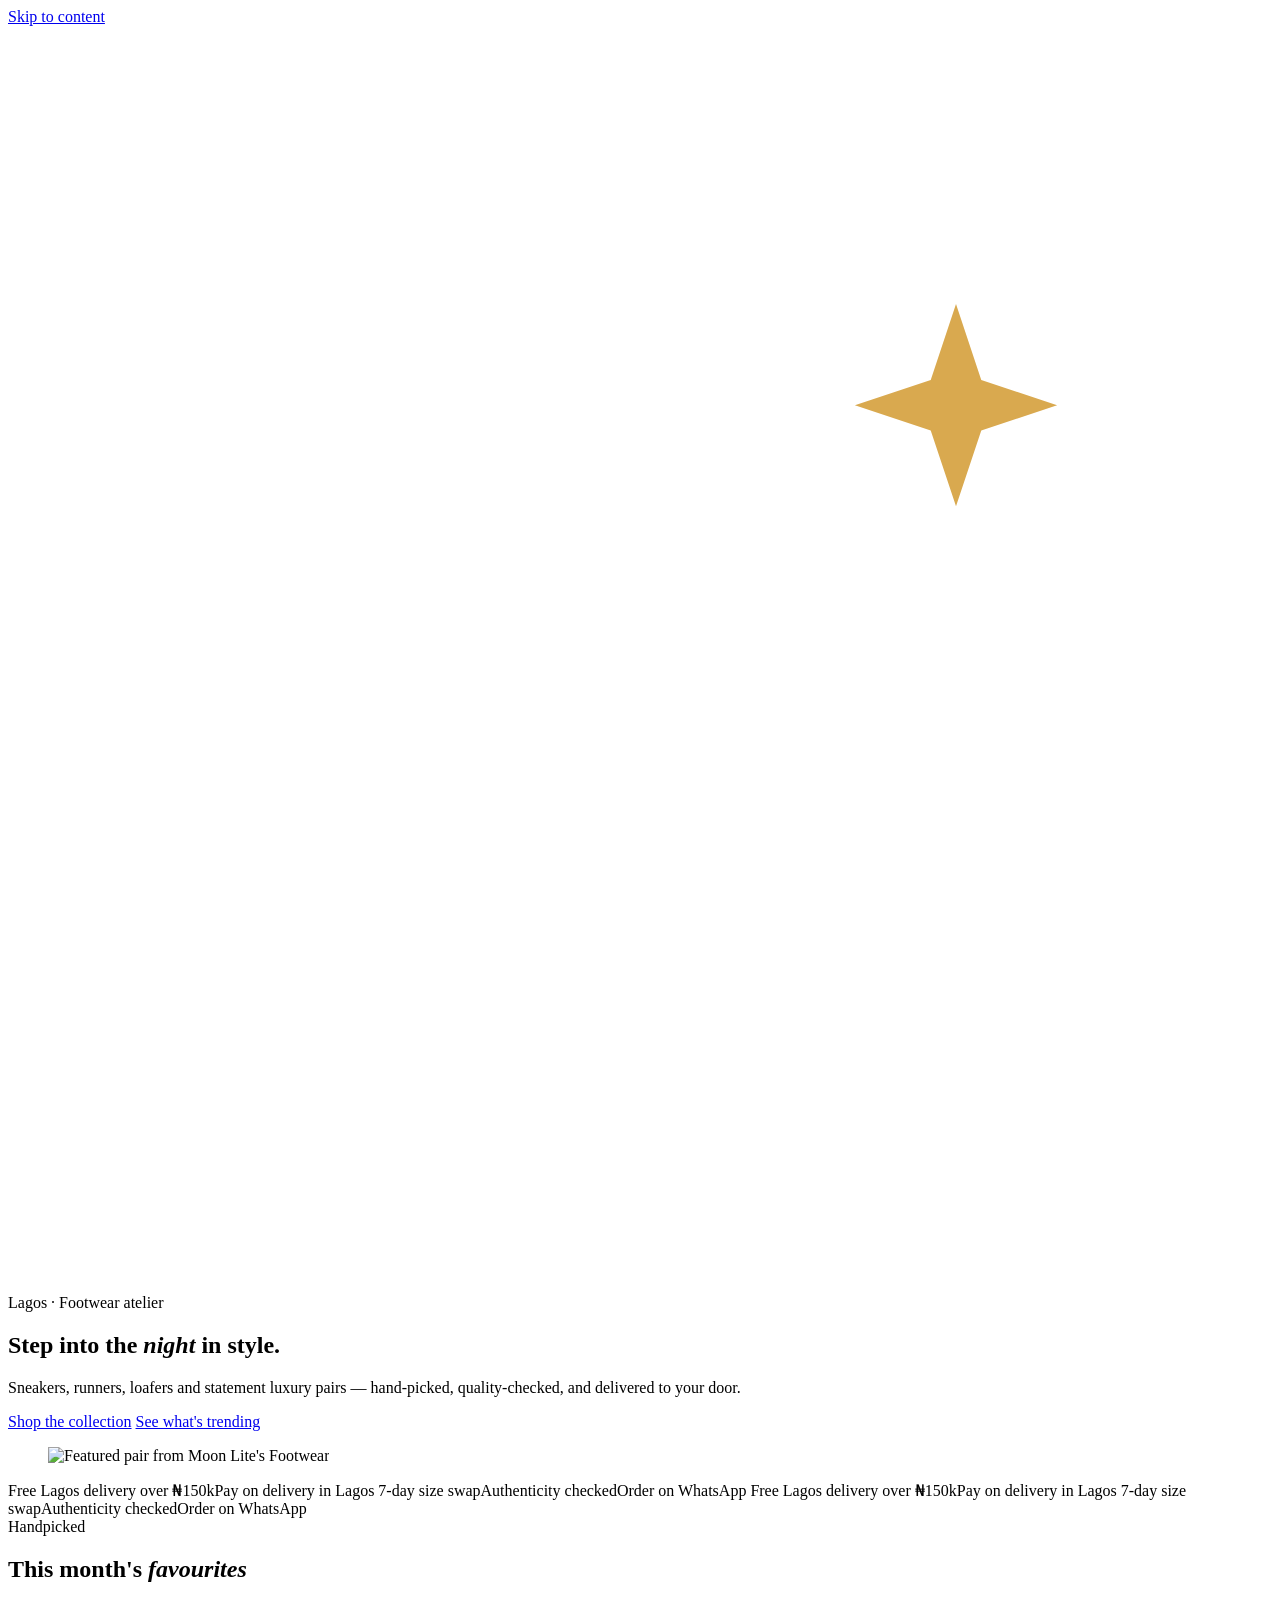
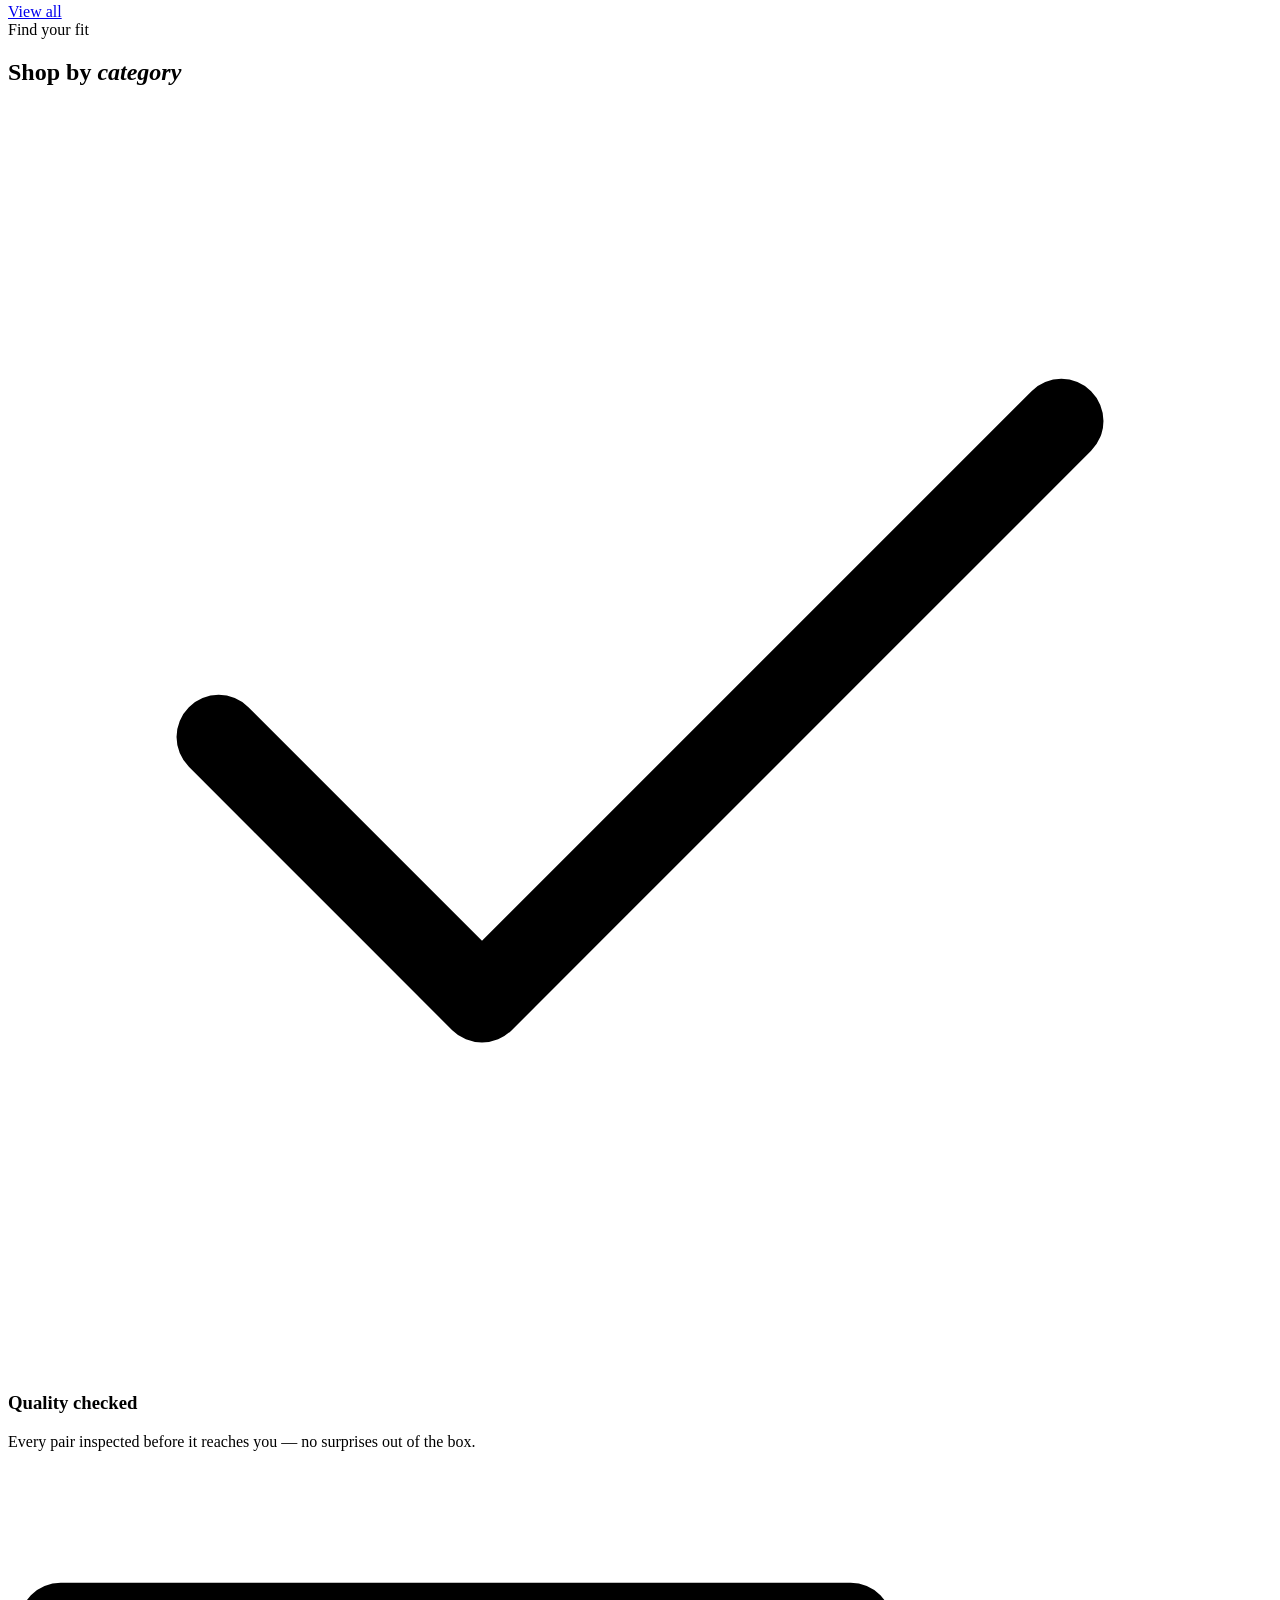
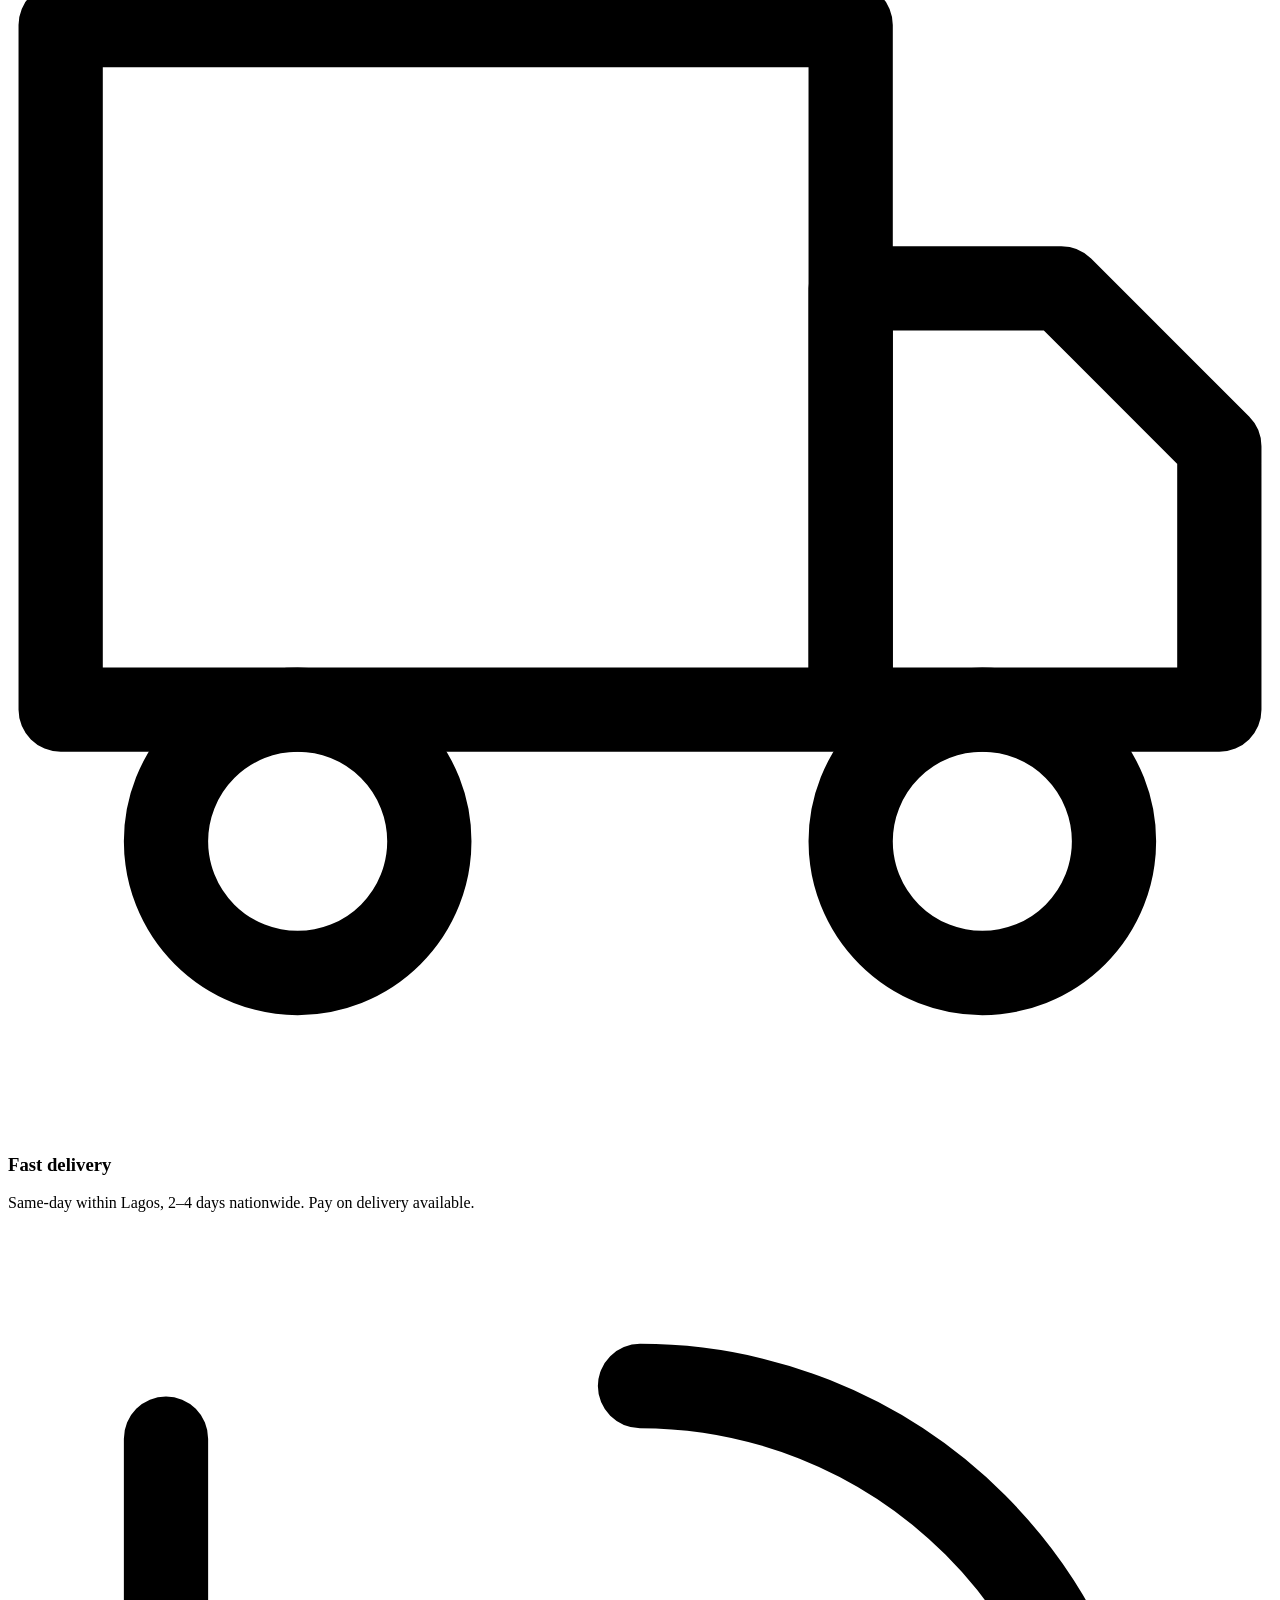
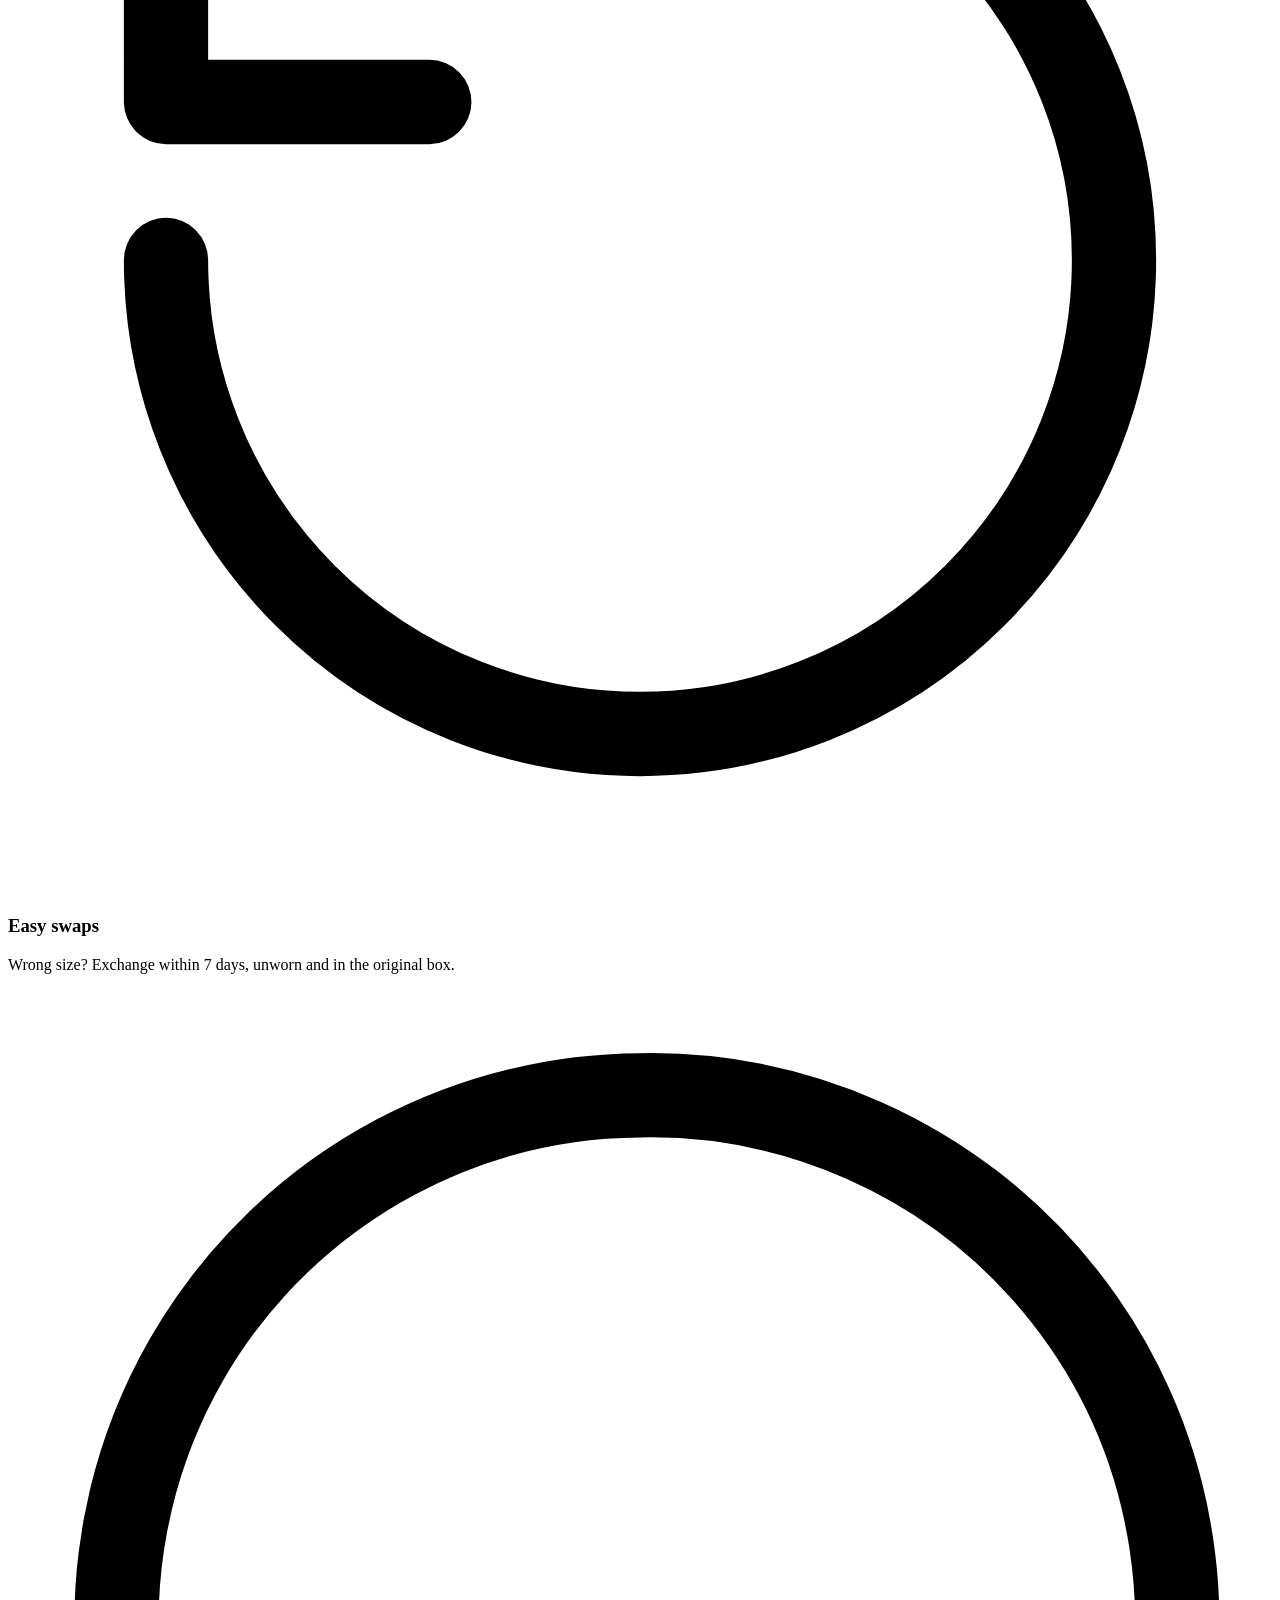
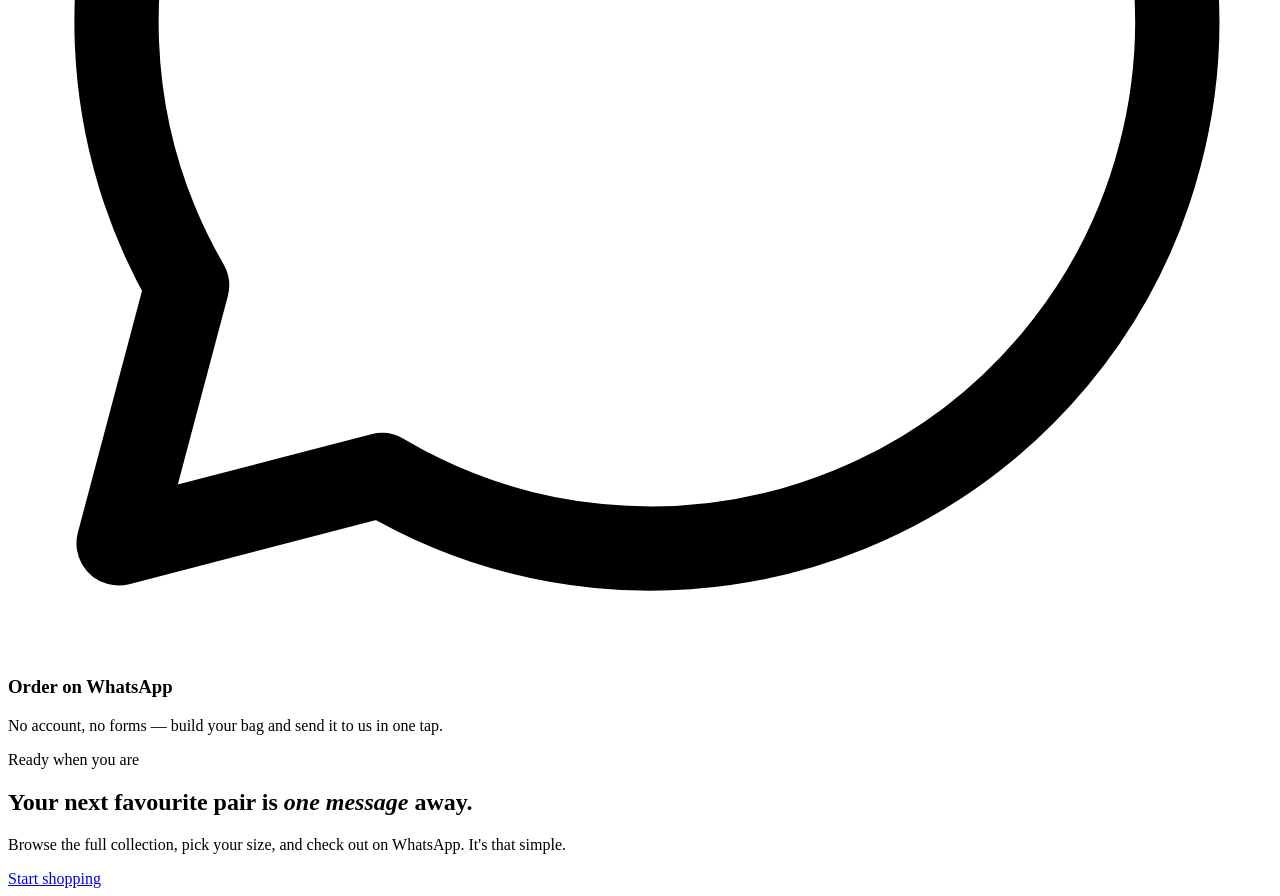
==== index.html @ fa88d4f2 "Add files via upload" ====
<!DOCTYPE html>
<html lang="en">
<head>
  <meta charset="UTF-8">
  <meta name="viewport" content="width=device-width, initial-scale=1">
  <title>Moon Lite's Footwear — Step into the night in style</title>
  <meta name="description" content="Moon Lite's Footwear — sneakers, runners, loafers and luxury pairs delivered across Lagos and Nigeria. Order easily on WhatsApp.">
  <link rel="icon" type="image/png" href="assets/img/favicon.png">
  <link rel="preconnect" href="https://fonts.googleapis.com">
  <link rel="preconnect" href="https://fonts.gstatic.com" crossorigin>
  <link href="https://fonts.googleapis.com/css2?family=Bodoni+Moda:ital,opsz,wght@0,6..96,400;0,6..96,600;0,6..96,700;1,6..96,500&family=Jost:wght@400;500;600&family=Mulish:wght@400;500;600;700&display=swap" rel="stylesheet">
  <link rel="stylesheet" href="assets/css/moonlite.css">
</head>
<body data-page="home">
  <a class="skip-link" href="#main">Skip to content</a>
  <header class="site-header" data-chrome="header"></header>

  <main id="main">
    <!-- HERO -->
    <section class="hero">
      <svg class="hero__moon" viewBox="0 0 200 200" aria-hidden="true">
        <defs><linearGradient id="mg" x1="0" y1="0" x2="1" y2="1">
          <stop offset="0" stop-color="#D9A94F"/><stop offset="1" stop-color="#9C6E2E"/>
        </linearGradient></defs>
        <path d="M130 20a80 80 0 1 0 0 160 64 64 0 0 1 0-160z" fill="url(#mg)" opacity="0.9"/>
        <path d="M150 44l4 12 12 4-12 4-4 12-4-12-12-4 12-4z" fill="#D9A94F"/>
      </svg>
      <div class="wrap hero__grid">
        <div class="hero__copy" data-reveal>
          <span class="eyebrow">Lagos · Footwear atelier</span>
          <h1 class="hero__title">Step into the <em>night</em> in style.</h1>
          <p class="hero__lead">Sneakers, runners, loafers and statement luxury pairs — hand-picked, quality-checked, and delivered to your door.</p>
          <div class="hero__cta">
            <a class="btn btn--gold" href="shop.html">Shop the collection</a>
            <a class="btn btn--ghost" href="#featured">See what's trending</a>
          </div>
        </div>
        <figure class="hero__figure" data-reveal>
          <img src="assets/img/catalog/p11.jpg" alt="Featured pair from Moon Lite's Footwear"
               onerror="this.onerror=null;this.src='assets/img/mark.png'">
        </figure>
      </div>
    </section>

    <!-- TICKER -->
    <div class="ticker" aria-hidden="true">
      <div class="ticker__track">
        <span>Free Lagos delivery over ₦150k</span><span>Pay on delivery in Lagos</span>
        <span>7-day size swap</span><span>Authenticity checked</span><span>Order on WhatsApp</span>
        <span>Free Lagos delivery over ₦150k</span><span>Pay on delivery in Lagos</span>
        <span>7-day size swap</span><span>Authenticity checked</span><span>Order on WhatsApp</span>
      </div>
    </div>

    <!-- FEATURED -->
    <section class="section" id="featured">
      <div class="wrap">
        <div class="section__head">
          <div>
            <span class="eyebrow">Handpicked</span>
            <h2 class="section__title">This month's <em>favourites</em></h2>
          </div>
          <a class="btn btn--ghost btn--sm" href="shop.html">View all</a>
        </div>
        <div class="product-grid" data-home-featured></div>
      </div>
    </section>

    <!-- CATEGORIES -->
    <section class="section section--dim">
      <div class="wrap">
        <div class="section__head">
          <div>
            <span class="eyebrow">Find your fit</span>
            <h2 class="section__title">Shop by <em>category</em></h2>
          </div>
        </div>
        <div class="cat-grid" data-home-cats></div>
      </div>
    </section>

    <!-- VALUES -->
    <section class="section">
      <div class="wrap value-row">
        <div class="value" data-reveal>
          <svg viewBox="0 0 24 24" fill="none" stroke="currentColor" stroke-width="1.6" stroke-linecap="round" stroke-linejoin="round"><path d="M20 6L9 17l-5-5"/></svg>
          <div><h3>Quality checked</h3><p>Every pair inspected before it reaches you — no surprises out of the box.</p></div>
        </div>
        <div class="value" data-reveal>
          <svg viewBox="0 0 24 24" fill="none" stroke="currentColor" stroke-width="1.6" stroke-linecap="round" stroke-linejoin="round"><rect x="1" y="3" width="15" height="13"/><path d="M16 8h4l3 3v5h-7z"/><circle cx="5.5" cy="18.5" r="2.5"/><circle cx="18.5" cy="18.5" r="2.5"/></svg>
          <div><h3>Fast delivery</h3><p>Same-day within Lagos, 2–4 days nationwide. Pay on delivery available.</p></div>
        </div>
        <div class="value" data-reveal>
          <svg viewBox="0 0 24 24" fill="none" stroke="currentColor" stroke-width="1.6" stroke-linecap="round" stroke-linejoin="round"><path d="M3 12a9 9 0 1 0 9-9"/><path d="M3 4v5h5"/></svg>
          <div><h3>Easy swaps</h3><p>Wrong size? Exchange within 7 days, unworn and in the original box.</p></div>
        </div>
        <div class="value" data-reveal>
          <svg viewBox="0 0 24 24" fill="none" stroke="currentColor" stroke-width="1.6" stroke-linecap="round" stroke-linejoin="round"><path d="M12 2a10 10 0 0 0-8.6 15l-1.3 4.9 5-1.3A10 10 0 1 0 12 2z"/></svg>
          <div><h3>Order on WhatsApp</h3><p>No account, no forms — build your bag and send it to us in one tap.</p></div>
        </div>
      </div>
    </section>

    <!-- CTA BAND -->
    <section class="section section--ink">
      <div class="wrap cta-band" data-reveal>
        <span class="eyebrow eyebrow--ivory">Ready when you are</span>
        <h2>Your next favourite pair is <em>one message</em> away.</h2>
        <p>Browse the full collection, pick your size, and check out on WhatsApp. It's that simple.</p>
        <a class="btn btn--gold" href="shop.html">Start shopping</a>
      </div>
    </section>
  </main>

  <footer class="site-footer" data-chrome="footer"></footer>

  <script src="assets/js/config.js"></script>
  <script src="assets/js/products.seed.js"></script>
  <script src="assets/js/store.js"></script>
  <script src="assets/js/pages.js"></script>
</body>
</html>
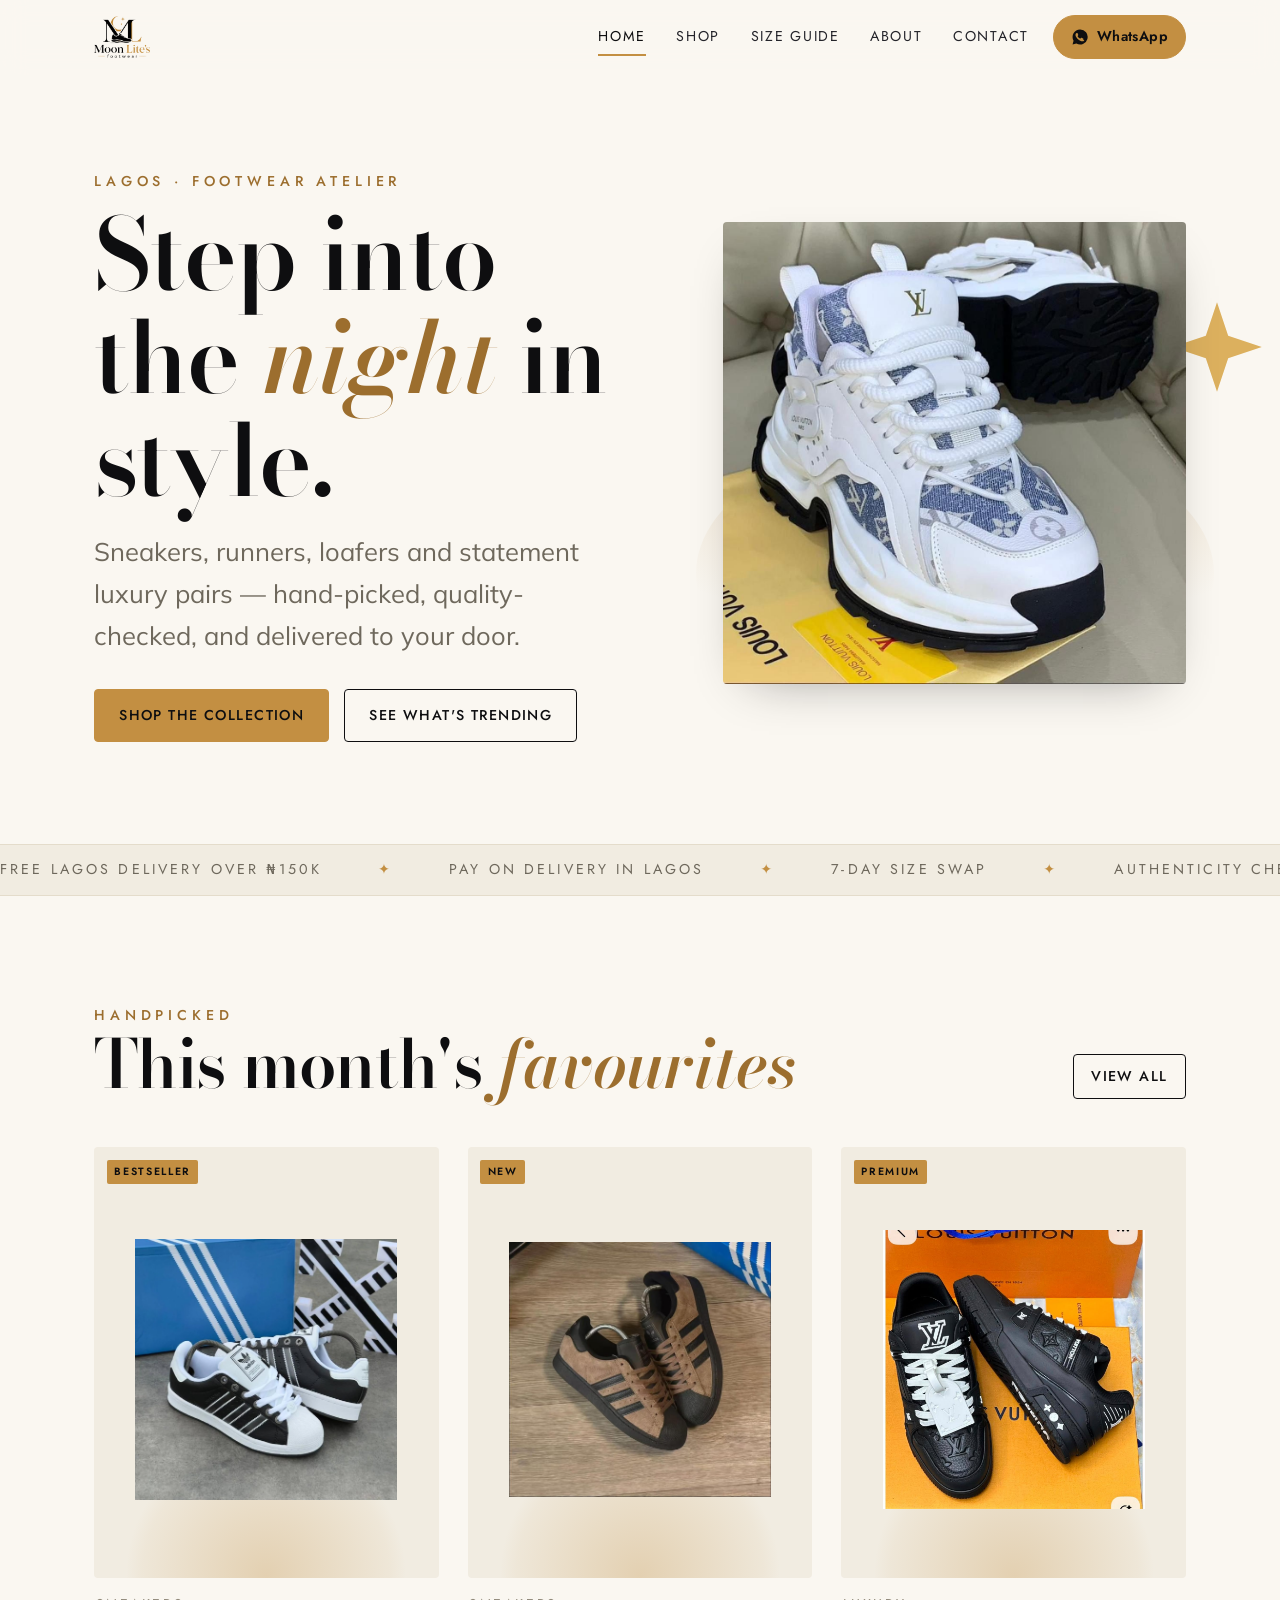
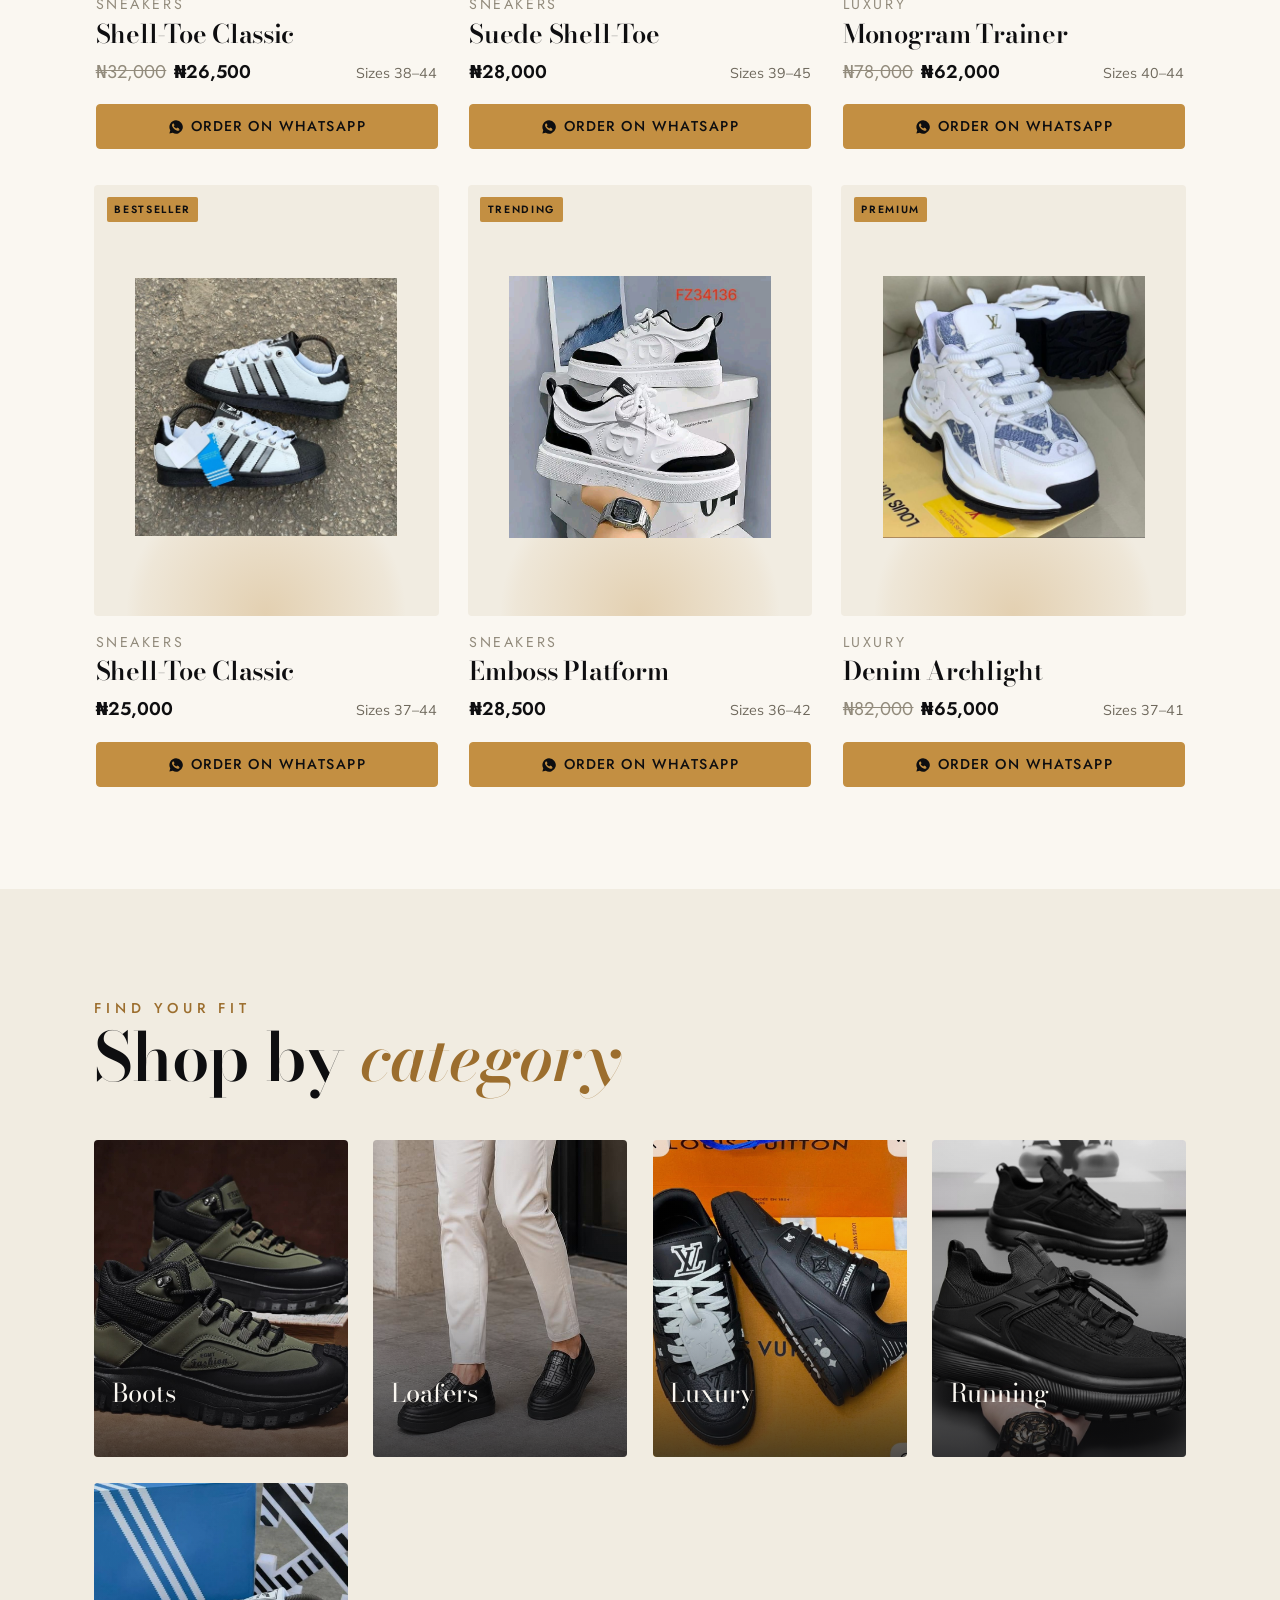
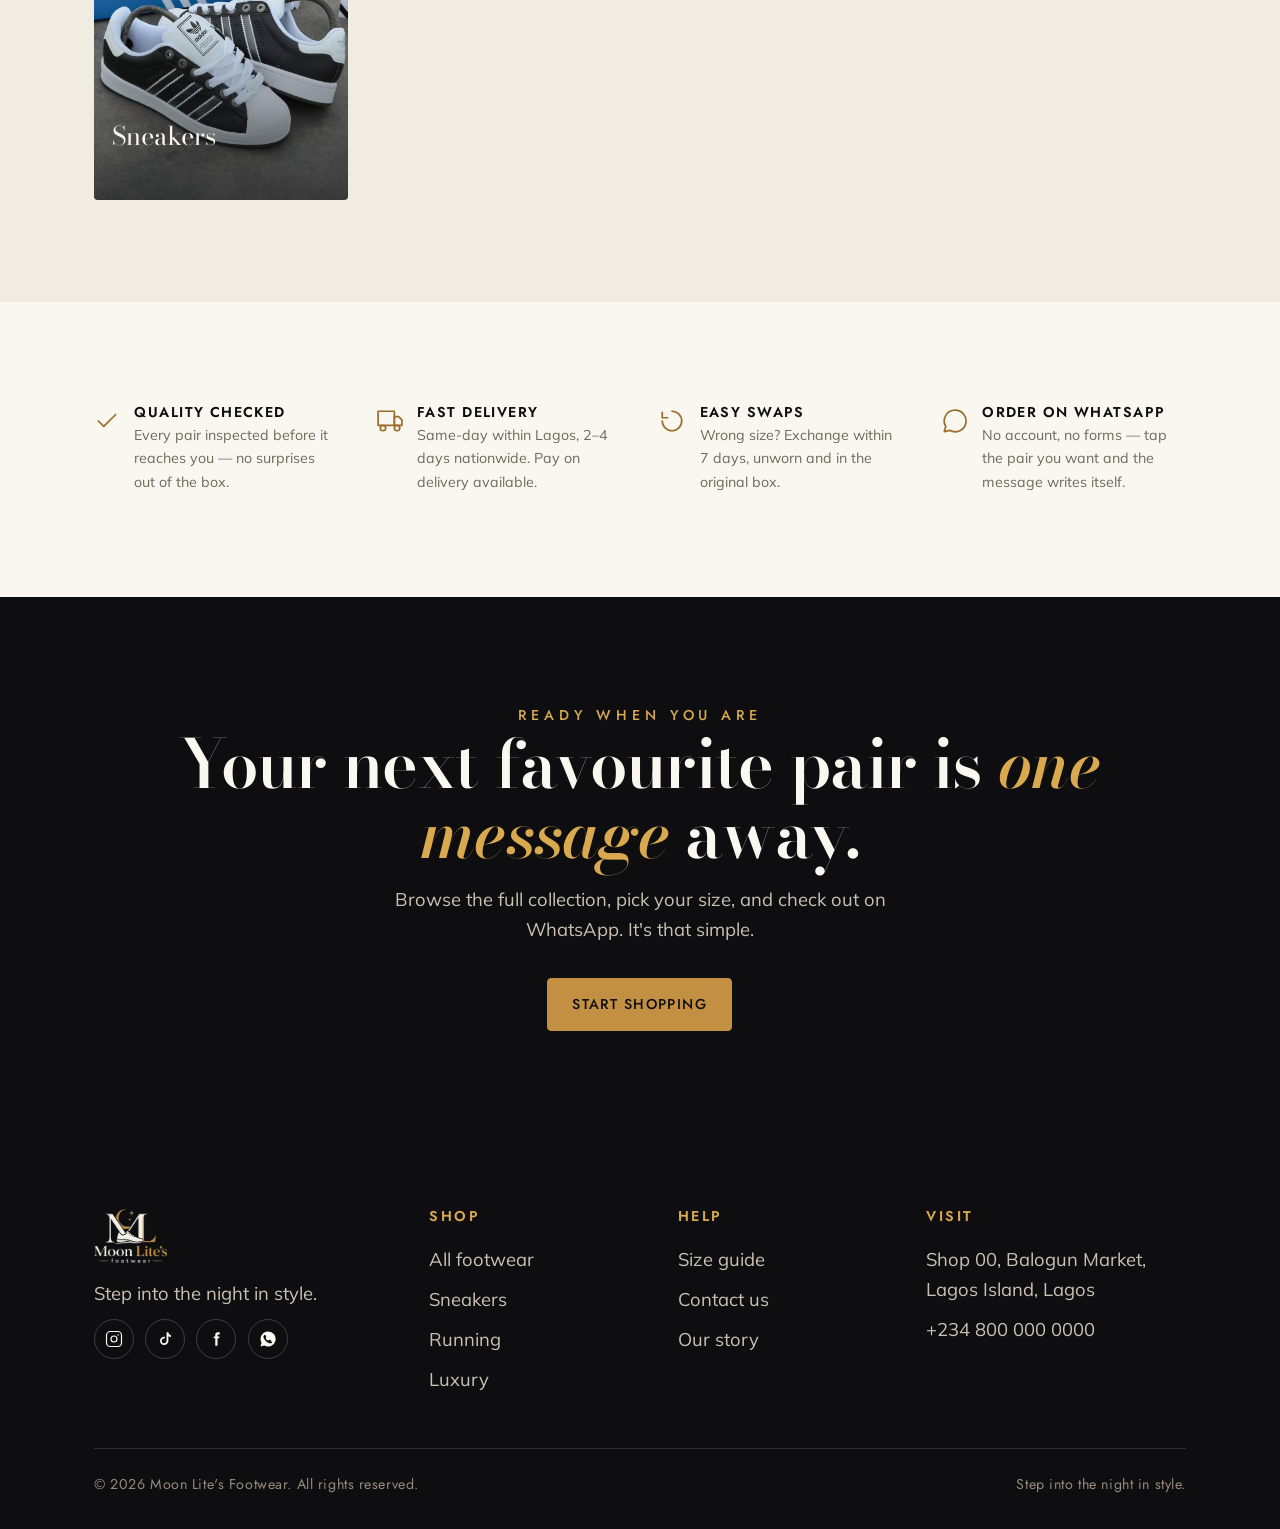
==== commit 39888262: "Add files via upload" ====
--- a/index.html
+++ b/index.html
@@ -6,6 +6,21 @@
   <title>Moon Lite's Footwear — Step into the night in style</title>
   <meta name="description" content="Moon Lite's Footwear — sneakers, runners, loafers and luxury pairs delivered across Lagos and Nigeria. Order easily on WhatsApp.">
   <link rel="icon" type="image/png" href="assets/img/favicon.png">
+  <link rel="apple-touch-icon" href="assets/img/apple-touch-icon.png">
+  <link rel="canonical" href="https://moonlitesfootwear.com/">
+  <meta name="theme-color" content="#0E0E10">
+
+  <!-- Link preview (WhatsApp, Instagram, Facebook, X) -->
+  <meta property="og:type" content="website">
+  <meta property="og:site_name" content="Moon Lite's Footwear">
+  <meta property="og:title" content="Moon Lite's Footwear — Step into the night in style">
+  <meta property="og:description" content="Moon Lite's Footwear — sneakers, runners, loafers and luxury pairs delivered across Lagos and Nigeria. Order easily on WhatsApp.">
+  <meta property="og:url" content="https://moonlitesfootwear.com/">
+  <meta property="og:image" content="https://moonlitesfootwear.com/assets/img/share-card.jpg">
+  <meta property="og:image:width" content="1200">
+  <meta property="og:image:height" content="630">
+  <meta property="og:image:alt" content="Moon Lite's Footwear — step into the night in style">
+  <meta name="twitter:card" content="summary_large_image">
   <link rel="preconnect" href="https://fonts.googleapis.com">
   <link rel="preconnect" href="https://fonts.gstatic.com" crossorigin>
   <link href="https://fonts.googleapis.com/css2?family=Bodoni+Moda:ital,opsz,wght@0,6..96,400;0,6..96,600;0,6..96,700;1,6..96,500&family=Jost:wght@400;500;600&family=Mulish:wght@400;500;600;700&display=swap" rel="stylesheet">
@@ -96,7 +111,7 @@
         </div>
         <div class="value" data-reveal>
           <svg viewBox="0 0 24 24" fill="none" stroke="currentColor" stroke-width="1.6" stroke-linecap="round" stroke-linejoin="round"><path d="M12 2a10 10 0 0 0-8.6 15l-1.3 4.9 5-1.3A10 10 0 1 0 12 2z"/></svg>
-          <div><h3>Order on WhatsApp</h3><p>No account, no forms — build your bag and send it to us in one tap.</p></div>
+          <div><h3>Order on WhatsApp</h3><p>No account, no forms — tap the pair you want and the message writes itself.</p></div>
         </div>
       </div>
     </section>
@@ -116,6 +131,7 @@
 
   <script src="assets/js/config.js"></script>
   <script src="assets/js/products.seed.js"></script>
+  <script src="assets/js/supabase.js"></script>
   <script src="assets/js/store.js"></script>
   <script src="assets/js/pages.js"></script>
 </body>
--- a/assets/css/moonlite.css
+++ b/assets/css/moonlite.css
@@ -0,0 +1,497 @@
+/* =====================================================================
+   Moon Lite's Footwear — design system
+   Palette sampled from the brand logo (gold #C38F42, ink #0E0E10).
+   Display: Bodoni Moda (echoes the serif wordmark)
+   Body:    Mulish (quiet, readable)
+   Utility: Jost (tracked-out labels, echoes the "footwear" lettering)
+   Signature: the "moon-arc plinth" — a crescent of gold that cradles
+   every product image, lifted straight from the logo's crescent moon.
+   ===================================================================== */
+
+:root {
+  /* ---- colour ---- */
+  --gold:        #C38F42;   /* sampled average from logo gold */
+  --gold-bright: #D9A94F;
+  --gold-deep:   #9C6E2E;
+  --ink:         #0E0E10;   /* near-black used in logo */
+  --ink-soft:    #24242A;
+  --ivory:       #FAF7F1;   /* warm paper */
+  --ivory-dim:   #F1ECE1;
+  --line:        #E4DCCB;   /* hairline on ivory */
+  --muted:       #6E685C;   /* body text on ivory, meets AA */
+  --muted-dim:   #928B7C;
+
+  /* ---- type ---- */
+  --display: "Bodoni Moda", "Times New Roman", serif;
+  --body:    "Mulish", system-ui, -apple-system, sans-serif;
+  --util:    "Jost", system-ui, sans-serif;
+
+  /* ---- scale ---- */
+  --step--1: clamp(0.80rem, 0.77rem + 0.15vw, 0.90rem);
+  --step-0:  clamp(1.00rem, 0.95rem + 0.25vw, 1.15rem);
+  --step-1:  clamp(1.25rem, 1.10rem + 0.70vw, 1.60rem);
+  --step-2:  clamp(1.70rem, 1.40rem + 1.40vw, 2.60rem);
+  --step-3:  clamp(2.40rem, 1.80rem + 3.00vw, 4.40rem);
+  --step-4:  clamp(3.20rem, 2.20rem + 5.00vw, 6.80rem);
+
+  /* ---- structure ---- */
+  --edge: clamp(1.15rem, 5vw, 5rem);
+  --maxw: 1220px;
+  --radius: 4px;
+  --shadow: 0 18px 50px -28px rgba(14,14,16,.45);
+  --ease: cubic-bezier(.22,.61,.36,1);
+}
+
+/* ---------- reset ---------- */
+*, *::before, *::after { box-sizing: border-box; }
+* { margin: 0; }
+html { -webkit-text-size-adjust: 100%; scroll-behavior: smooth; }
+body {
+  font-family: var(--body);
+  font-size: var(--step-0);
+  line-height: 1.65;
+  color: var(--ink);
+  background: var(--ivory);
+  -webkit-font-smoothing: antialiased;
+  text-rendering: optimizeLegibility;
+  overflow-x: hidden;
+}
+img, picture, svg { display: block; max-width: 100%; }
+button, input, select, textarea { font: inherit; color: inherit; }
+a { color: inherit; text-decoration: none; }
+h1, h2, h3, h4 { font-family: var(--display); font-weight: 600; line-height: 1.04; letter-spacing: -.01em; }
+::selection { background: var(--gold); color: var(--ink); }
+
+/* ---------- utilities ---------- */
+.wrap { width: 100%; max-width: var(--maxw); margin-inline: auto; padding-inline: var(--edge); }
+.eyebrow {
+  font-family: var(--util);
+  font-size: var(--step--1);
+  text-transform: uppercase;
+  letter-spacing: .34em;
+  color: var(--gold-deep);
+  font-weight: 500;
+}
+.eyebrow--ivory { color: var(--gold-bright); }
+.sr-only {
+  position: absolute; width: 1px; height: 1px; padding: 0; margin: -1px;
+  overflow: hidden; clip: rect(0,0,0,0); white-space: nowrap; border: 0;
+}
+.skip-link {
+  position: absolute; left: 50%; transform: translateX(-50%) translateY(-140%);
+  top: .6rem; z-index: 200; background: var(--ink); color: var(--ivory);
+  padding: .7rem 1.2rem; border-radius: var(--radius); transition: transform .2s var(--ease);
+}
+.skip-link:focus { transform: translateX(-50%) translateY(0); }
+
+/* ---------- buttons ---------- */
+.btn {
+  --bg: var(--ink); --fg: var(--ivory);
+  display: inline-flex; align-items: center; gap: .6em;
+  font-family: var(--util); font-weight: 500; letter-spacing: .1em;
+  text-transform: uppercase; font-size: var(--step--1);
+  background: var(--bg); color: var(--fg);
+  padding: .95em 1.7em; border: 1px solid var(--bg); border-radius: var(--radius);
+  cursor: pointer; transition: transform .25s var(--ease), background .25s var(--ease), color .25s var(--ease), border-color .25s var(--ease);
+  will-change: transform;
+}
+.btn:hover { transform: translateY(-2px); }
+.btn:active { transform: translateY(0); }
+.btn--gold { --bg: var(--gold); --fg: var(--ink); }
+.btn--gold:hover { background: var(--gold-bright); border-color: var(--gold-bright); }
+.btn--ghost { --bg: transparent; --fg: var(--ink); border-color: var(--ink); }
+.btn--ghost:hover { background: var(--ink); color: var(--ivory); }
+.btn--ghost-ivory { --bg: transparent; --fg: var(--ivory); border-color: rgba(250,247,241,.5); }
+.btn--ghost-ivory:hover { background: var(--ivory); color: var(--ink); border-color: var(--ivory); }
+.btn--block { width: 100%; justify-content: center; }
+.btn--sm { padding: .7em 1.2em; }
+.btn[disabled] { opacity: .45; cursor: not-allowed; transform: none; }
+
+:where(a, button, input, select, textarea, [tabindex]):focus-visible {
+  outline: 2px solid var(--gold-deep); outline-offset: 3px; border-radius: 2px;
+}
+
+/* =====================================================================
+   Header / nav
+   ===================================================================== */
+.site-header {
+  position: sticky; top: 0; z-index: 100;
+  background: rgba(250,247,241,.82);
+  backdrop-filter: blur(12px); -webkit-backdrop-filter: blur(12px);
+  border-bottom: 1px solid transparent;
+  transition: border-color .3s var(--ease), background .3s var(--ease);
+}
+.site-header.is-stuck { border-color: var(--line); }
+.nav { display: flex; align-items: center; gap: 1.5rem; height: 74px; }
+.nav__logo { display: flex; align-items: center; gap: .7rem; margin-right: auto; }
+.nav__logo img { height: 42px; width: auto; }
+.nav__links { display: flex; gap: 1.9rem; }
+.nav__links a {
+  font-family: var(--util); font-size: var(--step--1); letter-spacing: .12em;
+  text-transform: uppercase; color: var(--ink-soft); position: relative; padding: .3rem 0;
+}
+.nav__links a::after {
+  content: ""; position: absolute; left: 0; bottom: -2px; height: 1.5px; width: 0;
+  background: var(--gold); transition: width .28s var(--ease);
+}
+.nav__links a:hover::after, .nav__links a[aria-current="page"]::after { width: 100%; }
+.nav__links a[aria-current="page"] { color: var(--ink); }
+
+.nav__wa {
+  display: inline-flex; align-items: center; gap: .5rem;
+  height: 44px; padding: 0 1.05rem; border-radius: 999px;
+  background: var(--gold); color: var(--ink); border: 1px solid var(--gold);
+  font-family: var(--util); font-size: var(--step--1); font-weight: 600; letter-spacing: .03em;
+  white-space: nowrap; transition: background .25s var(--ease), transform .25s var(--ease);
+}
+.nav__wa:hover { background: var(--gold-bright); transform: translateY(-1px); }
+.nav__wa svg { width: 18px; height: 18px; }
+
+.nav__toggle { display: none; width: 44px; height: 44px; background: none; border: 1px solid var(--line); border-radius: var(--radius); cursor: pointer; }
+.nav__toggle span, .nav__toggle span::before, .nav__toggle span::after {
+  content: ""; display: block; width: 18px; height: 1.5px; background: var(--ink);
+  margin-inline: auto; transition: transform .3s var(--ease), opacity .2s var(--ease); position: relative;
+}
+.nav__toggle span::before { position: absolute; top: -6px; left: 0; }
+.nav__toggle span::after { position: absolute; top: 6px; left: 0; }
+body.nav-open .nav__toggle span { background: transparent; }
+body.nav-open .nav__toggle span::before { transform: translateY(6px) rotate(45deg); }
+body.nav-open .nav__toggle span::after  { transform: translateY(-6px) rotate(-45deg); }
+
+@media (max-width: 860px) {
+  .nav__toggle { display: block; order: 3; }
+  .nav__wa { order: 2; }
+  .nav__links {
+    position: fixed; inset: 74px 0 auto 0; flex-direction: column; gap: 0;
+    background: var(--ivory); border-bottom: 1px solid var(--line); padding: var(--edge);
+    transform: translateY(-8px); opacity: 0; pointer-events: none; transition: opacity .25s var(--ease), transform .25s var(--ease);
+  }
+  body.nav-open .nav__links { transform: translateY(0); opacity: 1; pointer-events: auto; }
+  .nav__links a { padding: .9rem 0; border-bottom: 1px solid var(--line); font-size: var(--step-0); }
+  .nav__links a::after { display: none; }
+}
+
+/* =====================================================================
+   Hero — the thesis: a crescent moon rising behind a headline
+   ===================================================================== */
+.hero { position: relative; padding: clamp(3rem, 7vw, 6rem) 0 clamp(3.5rem, 8vw, 7rem); overflow: hidden; }
+.hero__moon {
+  position: absolute; right: -6vw; top: 50%; transform: translateY(-50%);
+  width: min(46vw, 560px); aspect-ratio: 1; pointer-events: none; z-index: 0; opacity: .9;
+}
+.hero__grid { position: relative; z-index: 1; display: grid; grid-template-columns: 1.1fr .9fr; gap: clamp(2rem,5vw,4rem); align-items: center; }
+.hero__title { font-size: var(--step-4); margin: .5rem 0 1.1rem; }
+.hero__title em { font-style: italic; color: var(--gold-deep); }
+.hero__lead { font-size: var(--step-1); color: var(--muted); max-width: 34ch; margin-bottom: 2rem; }
+.hero__cta { display: flex; flex-wrap: wrap; gap: .9rem; }
+.hero__figure { position: relative; }
+.hero__figure img { width: 100%; border-radius: var(--radius); box-shadow: var(--shadow); }
+/* moon-arc plinth behind hero image */
+.hero__figure::before {
+  content: ""; position: absolute; inset: auto -6% -7% -6%; height: 62%;
+  background: radial-gradient(120% 100% at 50% 0%, rgba(195,143,66,.28), transparent 70%);
+  border-radius: 50%; z-index: -1;
+}
+@media (max-width: 860px) {
+  .hero__grid { grid-template-columns: 1fr; }
+  .hero__moon { width: 70vw; opacity: .5; right: -20vw; }
+  .hero__figure { order: -1; }
+}
+
+/* marquee of trust cues */
+.ticker { border-block: 1px solid var(--line); background: var(--ivory-dim); overflow: hidden; }
+.ticker__track { display: flex; gap: 3.5rem; padding: .85rem 0; width: max-content; animation: slide 32s linear infinite; }
+.ticker__track span { font-family: var(--util); text-transform: uppercase; letter-spacing: .22em; font-size: var(--step--1); color: var(--muted); white-space: nowrap; display: inline-flex; gap: 3.5rem; align-items: center; }
+.ticker__track span::after { content: "✦"; color: var(--gold); }
+@keyframes slide { to { transform: translateX(-50%); } }
+
+/* =====================================================================
+   Section framing
+   ===================================================================== */
+.section { padding: clamp(3.5rem, 8vw, 7rem) 0; }
+.section--ink { background: var(--ink); color: var(--ivory); }
+.section--dim { background: var(--ivory-dim); }
+.section__head { display: flex; align-items: flex-end; justify-content: space-between; gap: 1.5rem; margin-bottom: clamp(1.8rem,4vw,3rem); flex-wrap: wrap; }
+.section__title { font-size: var(--step-3); }
+.section__title em { font-style: italic; color: var(--gold-deep); }
+.section--ink .section__title em { color: var(--gold-bright); }
+.section__intro { max-width: 46ch; color: var(--muted); }
+.section--ink .section__intro { color: #C9C2B4; }
+
+/* =====================================================================
+   Product cards — the moon-arc plinth signature
+   ===================================================================== */
+.product-grid { display: grid; grid-template-columns: repeat(auto-fill, minmax(255px,1fr)); gap: clamp(1.2rem, 3vw, 2.2rem) clamp(1.2rem,2.5vw,1.8rem); }
+.card { position: relative; display: flex; flex-direction: column; }
+.card__media {
+  position: relative; aspect-ratio: 4/5; border-radius: var(--radius); overflow: hidden;
+  background: var(--ivory-dim); isolation: isolate;
+}
+/* the crescent arc cradling each shoe */
+.card__media::before {
+  content: ""; position: absolute; left: 50%; bottom: -46%; transform: translateX(-50%);
+  width: 116%; aspect-ratio: 1; z-index: 0;
+  background: radial-gradient(closest-side, rgba(195,143,66,.30), rgba(195,143,66,.06) 62%, transparent 70%);
+  transition: transform .5s var(--ease);
+}
+.card:hover .card__media::before { transform: translateX(-50%) translateY(-6%) scale(1.05); }
+.card__media img { position: relative; z-index: 1; width: 100%; height: 100%; object-fit: contain; padding: 10% 12% 6%; transition: transform .55s var(--ease); }
+.card:hover .card__media img { transform: translateY(-6px) scale(1.03); }
+.card__flag {
+  position: absolute; top: .8rem; left: .8rem; z-index: 2;
+  font-family: var(--util); font-size: 10.5px; letter-spacing: .16em; text-transform: uppercase;
+  background: var(--gold); color: var(--ink); padding: .35em .7em; border-radius: 2px; font-weight: 600;
+}
+.card__flag--sold { background: var(--ink); color: var(--ivory); }
+.card__fav {
+  position: absolute; top: .6rem; right: .6rem; z-index: 2; width: 36px; height: 36px;
+  display: grid; place-items: center; border-radius: 50%; border: none; cursor: pointer;
+  background: rgba(250,247,241,.82); backdrop-filter: blur(4px); transition: transform .2s var(--ease);
+}
+.card__fav:hover { transform: scale(1.1); }
+.card__body { padding: .95rem .1rem 0; display: flex; flex-direction: column; gap: .25rem; }
+.card__cat { font-family: var(--util); font-size: var(--step--1); letter-spacing: .18em; text-transform: uppercase; color: var(--muted-dim); }
+.card__name { font-family: var(--display); font-size: var(--step-1); }
+.card__name a { transition: color .2s var(--ease); }
+.card__name a:hover { color: var(--gold-deep); }
+.card__row { display: flex; align-items: baseline; justify-content: space-between; margin-top: .35rem; gap: .5rem; }
+.card__price { font-family: var(--util); font-weight: 600; font-size: var(--step-0); }
+.card__price s { color: var(--muted-dim); font-weight: 400; margin-right: .4em; }
+.card__sizes { font-size: var(--step--1); color: var(--muted); }
+.card.is-sold .card__media img { opacity: .55; filter: grayscale(.3); }
+
+/* =====================================================================
+   Category tiles (home)
+   ===================================================================== */
+.cat-grid { display: grid; grid-template-columns: repeat(auto-fit, minmax(220px,1fr)); gap: clamp(1rem,2.5vw,1.6rem); }
+.cat-tile { position: relative; aspect-ratio: 4/5; border-radius: var(--radius); overflow: hidden; background: var(--ivory-dim); display: block; }
+.cat-tile img { width: 100%; height: 100%; object-fit: cover; transition: transform .6s var(--ease); }
+.cat-tile:hover img { transform: scale(1.06); }
+.cat-tile::after { content: ""; position: absolute; inset: 0; background: linear-gradient(to top, rgba(14,14,16,.72), rgba(14,14,16,.05) 55%); }
+.cat-tile__label { position: absolute; left: 1.1rem; bottom: 1rem; z-index: 2; color: var(--ivory); font-family: var(--display); font-size: var(--step-1); display: flex; flex-direction: column; }
+.cat-tile__label em { font-family: var(--util); font-style: normal; font-size: var(--step--1); letter-spacing: .12em; text-transform: uppercase; color: var(--gold-bright); margin-top: .2rem; opacity: 0; transform: translateY(6px); transition: opacity .3s var(--ease), transform .3s var(--ease); }
+.cat-tile:hover .cat-tile__label em { opacity: 1; transform: none; }
+
+/* Home value strip */
+.value-row { display: grid; grid-template-columns: repeat(auto-fit, minmax(180px,1fr)); gap: clamp(1.2rem,3vw,2.4rem); }
+.value { display: flex; gap: .9rem; align-items: flex-start; }
+.value svg { width: 26px; height: 26px; color: var(--gold-deep); flex: none; margin-top: 3px; }
+.value h3 { font-family: var(--util); font-weight: 600; text-transform: uppercase; letter-spacing: .1em; font-size: var(--step--1); margin-bottom: .25rem; }
+.value p { color: var(--muted); font-size: var(--step--1); }
+.section--ink .value p { color: #C9C2B4; }
+.section--ink .value svg { color: var(--gold-bright); }
+
+/* CTA band */
+.cta-band { text-align: center; }
+.cta-band h2 { font-size: var(--step-3); margin-bottom: 1rem; }
+.cta-band h2 em { font-style: italic; color: var(--gold-bright); }
+.cta-band p { color: #C9C2B4; max-width: 48ch; margin: 0 auto 2rem; }
+
+/* Page hero (interior pages) */
+.page-hero { padding: clamp(2.6rem,6vw,5rem) 0 clamp(1.5rem,3vw,2.5rem); }
+.page-hero h1 { font-size: var(--step-3); margin: .5rem 0 .6rem; }
+.page-hero h1 em { font-style: italic; color: var(--gold-deep); }
+.page-hero p { color: var(--muted); max-width: 52ch; }
+.breadcrumb { font-family: var(--util); font-size: var(--step--1); letter-spacing: .08em; color: var(--muted-dim); margin-bottom: .3rem; }
+.breadcrumb a:hover { color: var(--gold-deep); }
+
+/* =====================================================================
+   Filters (shop)
+   ===================================================================== */
+.shop-layout { display: grid; grid-template-columns: 232px 1fr; gap: clamp(1.5rem,4vw,3rem); align-items: start; }
+.filters { position: sticky; top: 96px; display: flex; flex-direction: column; gap: 1.7rem; }
+.filters__group h3 { font-family: var(--util); font-weight: 600; font-size: var(--step--1); text-transform: uppercase; letter-spacing: .18em; margin-bottom: .8rem; color: var(--ink); }
+.chip-row { display: flex; flex-wrap: wrap; gap: .5rem; }
+.chip {
+  font-family: var(--util); font-size: var(--step--1); letter-spacing: .04em;
+  padding: .5em 1em; border: 1px solid var(--line); border-radius: 999px; background: var(--ivory);
+  cursor: pointer; transition: all .2s var(--ease); color: var(--muted);
+}
+.chip:hover { border-color: var(--gold); color: var(--ink); }
+.chip[aria-pressed="true"] { background: var(--ink); color: var(--ivory); border-color: var(--ink); }
+.shop-toolbar { display: flex; align-items: center; justify-content: space-between; gap: 1rem; margin-bottom: 1.6rem; flex-wrap: wrap; }
+.shop-count { font-family: var(--util); color: var(--muted); font-size: var(--step--1); letter-spacing: .06em; }
+.select {
+  font-family: var(--util); font-size: var(--step--1); padding: .6em 2.4em .6em 1em; border: 1px solid var(--line);
+  border-radius: var(--radius); background: var(--ivory) url("data:image/svg+xml,%3Csvg xmlns='http://www.w3.org/2000/svg' width='12' height='8' viewBox='0 0 12 8'%3E%3Cpath d='M1 1l5 5 5-5' stroke='%236E685C' stroke-width='1.5' fill='none' stroke-linecap='round'/%3E%3C/svg%3E") no-repeat right 1em center;
+  -webkit-appearance: none; appearance: none; cursor: pointer;
+}
+.filter-toggle { display: none; }
+@media (max-width: 820px) {
+  .shop-layout { grid-template-columns: 1fr; }
+  .filters { position: static; display: none; padding: 1.2rem; border: 1px solid var(--line); border-radius: var(--radius); background: var(--ivory-dim); }
+  .filters.is-open { display: flex; }
+  .filter-toggle { display: inline-flex; }
+}
+
+/* =====================================================================
+   Product detail
+   ===================================================================== */
+.pdp { display: grid; grid-template-columns: 1fr 1fr; gap: clamp(2rem,5vw,4.5rem); align-items: start; }
+.gallery__main { position: relative; aspect-ratio: 1; border-radius: var(--radius); overflow: hidden; background: var(--ivory-dim); }
+.gallery__main::before { content: ""; position: absolute; left: 50%; bottom: -40%; transform: translateX(-50%); width: 110%; aspect-ratio: 1; background: radial-gradient(closest-side, rgba(195,143,66,.26), transparent 66%); z-index: 0; }
+.gallery__main img { position: relative; z-index: 1; width: 100%; height: 100%; object-fit: contain; padding: 8%; }
+.gallery__thumbs { display: flex; gap: .7rem; margin-top: .8rem; flex-wrap: wrap; }
+.gallery__thumbs button { width: 74px; height: 74px; border: 1px solid var(--line); border-radius: var(--radius); background: var(--ivory-dim); overflow: hidden; cursor: pointer; padding: 8%; transition: border-color .2s var(--ease); }
+.gallery__thumbs button[aria-current="true"] { border-color: var(--gold); }
+.gallery__thumbs img { width: 100%; height: 100%; object-fit: contain; }
+
+.pdp__cat { color: var(--gold-deep); }
+.pdp__title { font-size: var(--step-3); margin: .5rem 0 .8rem; }
+.pdp__price { font-family: var(--util); font-weight: 600; font-size: var(--step-2); margin-bottom: 1.2rem; }
+.pdp__price s { color: var(--muted-dim); font-weight: 400; font-size: .6em; margin-right: .5em; }
+.pdp__desc { color: var(--muted); margin-bottom: 1.8rem; }
+.pdp__block { margin-bottom: 1.6rem; }
+.pdp__block > h3 { font-family: var(--util); font-weight: 600; font-size: var(--step--1); text-transform: uppercase; letter-spacing: .18em; margin-bottom: .8rem; }
+.size-grid { display: flex; flex-wrap: wrap; gap: .55rem; }
+.size-opt { min-width: 52px; padding: .65em .4em; text-align: center; font-family: var(--util); border: 1px solid var(--line); border-radius: var(--radius); background: var(--ivory); cursor: pointer; transition: all .18s var(--ease); }
+.size-opt:hover { border-color: var(--gold); }
+.size-opt[aria-pressed="true"] { background: var(--ink); color: var(--ivory); border-color: var(--ink); }
+.swatch-row { display: flex; gap: .6rem; }
+.swatch { width: 34px; height: 34px; border-radius: 50%; border: 2px solid transparent; box-shadow: inset 0 0 0 1px var(--line); cursor: pointer; transition: transform .18s var(--ease); }
+.swatch[aria-pressed="true"] { border-color: var(--gold); transform: scale(1.06); }
+.pdp__meta { border-top: 1px solid var(--line); margin-top: 1.6rem; padding-top: 1.2rem; display: grid; gap: .5rem; color: var(--muted); font-size: var(--step--1); }
+.pdp__meta div { display: flex; gap: .6rem; }
+.pdp__meta strong { font-family: var(--util); text-transform: uppercase; letter-spacing: .1em; color: var(--ink); min-width: 88px; }
+@media (max-width: 820px) { .pdp { grid-template-columns: 1fr; } }
+
+/* =====================================================================
+   Cart drawer
+   ===================================================================== */
+.drawer-scrim { position: fixed; inset: 0; background: rgba(14,14,16,.5); opacity: 0; pointer-events: none; transition: opacity .3s var(--ease); z-index: 150; }
+.drawer-scrim.is-open { opacity: 1; pointer-events: auto; }
+.drawer {
+  position: fixed; top: 0; right: 0; height: 100dvh; width: min(420px, 92vw); background: var(--ivory);
+  z-index: 160; display: flex; flex-direction: column; transform: translateX(100%);
+  transition: transform .34s var(--ease); box-shadow: -20px 0 60px -30px rgba(14,14,16,.5);
+}
+.drawer.is-open { transform: translateX(0); }
+.drawer__head { display: flex; align-items: center; justify-content: space-between; padding: 1.4rem var(--edge); border-bottom: 1px solid var(--line); }
+.drawer__head h2 { font-size: var(--step-2); }
+.drawer__close { width: 40px; height: 40px; border: 1px solid var(--line); border-radius: var(--radius); background: none; cursor: pointer; font-size: 20px; line-height: 1; }
+.drawer__body { flex: 1; overflow-y: auto; padding: 1rem var(--edge); }
+.drawer__foot { border-top: 1px solid var(--line); padding: 1.3rem var(--edge) calc(1.3rem + env(safe-area-inset-bottom)); }
+.cart-line { display: grid; grid-template-columns: 66px 1fr auto; gap: .9rem; padding: 1rem 0; border-bottom: 1px solid var(--line); align-items: center; }
+.cart-line__img { width: 66px; height: 66px; border-radius: var(--radius); background: var(--ivory-dim); object-fit: contain; padding: 6%; }
+.cart-line__name { font-family: var(--display); font-size: var(--step-0); }
+.cart-line__meta { font-size: var(--step--1); color: var(--muted); font-family: var(--util); letter-spacing: .04em; }
+.qty { display: inline-flex; align-items: center; border: 1px solid var(--line); border-radius: var(--radius); margin-top: .4rem; }
+.qty button { width: 28px; height: 28px; background: none; border: none; cursor: pointer; font-size: 15px; }
+.qty span { min-width: 26px; text-align: center; font-family: var(--util); font-size: var(--step--1); }
+.cart-line__price { font-family: var(--util); font-weight: 600; text-align: right; }
+.cart-line__rm { background: none; border: none; color: var(--muted-dim); cursor: pointer; font-size: var(--step--1); text-decoration: underline; margin-top: .3rem; }
+.cart-empty { text-align: center; color: var(--muted); padding: 3rem 1rem; }
+.cart-empty svg { width: 46px; height: 46px; margin: 0 auto 1rem; opacity: .4; }
+.cart-total { display: flex; justify-content: space-between; align-items: baseline; margin-bottom: 1rem; }
+.cart-total .lbl { font-family: var(--util); text-transform: uppercase; letter-spacing: .16em; font-size: var(--step--1); color: var(--muted); }
+.cart-total .val { font-family: var(--display); font-size: var(--step-2); }
+.cart-note { font-size: var(--step--1); color: var(--muted); text-align: center; margin-top: .8rem; }
+.cart-note svg { width: 14px; height: 14px; display: inline; vertical-align: -2px; margin-right: 4px; }
+
+/* =====================================================================
+   Story / feature blocks
+   ===================================================================== */
+.split { display: grid; grid-template-columns: 1fr 1fr; gap: clamp(2rem,5vw,4rem); align-items: center; }
+.split img { width: 100%; border-radius: var(--radius); box-shadow: var(--shadow); }
+.split--flip .split__text { order: 2; }
+@media (max-width: 820px) { .split, .split--flip .split__text { grid-template-columns: 1fr; order: 0; } }
+.prose p { margin-bottom: 1.1rem; color: inherit; }
+.prose p:first-of-type::first-letter { font-family: var(--display); font-size: 3.4em; float: left; line-height: .72; padding: .06em .12em 0 0; color: var(--gold-deep); }
+
+.pillars { display: grid; grid-template-columns: repeat(auto-fit, minmax(220px,1fr)); gap: clamp(1.2rem,3vw,2rem); }
+.pillar { padding: 1.8rem 0 0; border-top: 2px solid var(--gold); }
+.pillar__n { font-family: var(--util); font-size: var(--step--1); letter-spacing: .2em; color: var(--gold-deep); }
+.pillar h3 { font-size: var(--step-1); margin: .6rem 0 .5rem; }
+.pillar p { color: var(--muted); font-size: var(--step-0); }
+.section--ink .pillar p { color: #C9C2B4; }
+
+/* =====================================================================
+   Size guide table
+   ===================================================================== */
+.table-wrap { overflow-x: auto; border: 1px solid var(--line); border-radius: var(--radius); }
+table.size { width: 100%; border-collapse: collapse; min-width: 520px; }
+table.size th, table.size td { padding: .85rem 1rem; text-align: center; border-bottom: 1px solid var(--line); font-family: var(--util); }
+table.size thead th { background: var(--ink); color: var(--ivory); text-transform: uppercase; letter-spacing: .12em; font-size: var(--step--1); }
+table.size tbody tr:nth-child(even) { background: var(--ivory-dim); }
+table.size tbody tr:hover { background: rgba(195,143,66,.12); }
+table.size td:first-child { font-weight: 600; color: var(--ink); }
+
+.callout { border-left: 3px solid var(--gold); padding: 1rem 1.4rem; background: var(--ivory-dim); border-radius: 0 var(--radius) var(--radius) 0; color: var(--muted); }
+
+/* =====================================================================
+   Contact
+   ===================================================================== */
+.contact-grid { display: grid; grid-template-columns: 1fr 1fr; gap: clamp(2rem,5vw,4rem); }
+@media (max-width: 820px) { .contact-grid { grid-template-columns: 1fr; } }
+.info-list { display: grid; gap: 1.4rem; }
+.info-item { display: flex; gap: 1rem; }
+.info-item svg { width: 22px; height: 22px; flex: none; color: var(--gold-deep); margin-top: 3px; }
+.info-item h3 { font-family: var(--util); font-weight: 600; text-transform: uppercase; letter-spacing: .12em; font-size: var(--step--1); margin-bottom: .2rem; }
+.info-item a, .info-item p { color: var(--muted); }
+.info-item a:hover { color: var(--gold-deep); }
+.field { display: flex; flex-direction: column; gap: .4rem; margin-bottom: 1.1rem; }
+.field label { font-family: var(--util); font-size: var(--step--1); text-transform: uppercase; letter-spacing: .1em; }
+.field input, .field textarea, .field select {
+  padding: .8em 1em; border: 1px solid var(--line); border-radius: var(--radius); background: var(--ivory);
+  transition: border-color .2s var(--ease);
+}
+.field input:focus, .field textarea:focus, .field select:focus { border-color: var(--gold); outline: none; }
+.hours { display: grid; gap: .4rem; }
+.hours div { display: flex; justify-content: space-between; border-bottom: 1px dashed var(--line); padding: .35rem 0; font-family: var(--util); font-size: var(--step--1); }
+
+/* =====================================================================
+   Footer
+   ===================================================================== */
+.site-footer { background: var(--ink); color: var(--ivory); padding: clamp(3rem,6vw,5rem) 0 2rem; }
+.footer-grid { display: grid; grid-template-columns: 1.4fr 1fr 1fr 1.2fr; gap: 2rem; margin-bottom: 3rem; }
+.site-footer img.f-logo { height: 54px; margin-bottom: 1rem; }
+.site-footer p.f-tag { color: #C9C2B4; max-width: 30ch; }
+.f-col h4 { font-family: var(--util); text-transform: uppercase; letter-spacing: .18em; font-size: var(--step--1); margin-bottom: 1rem; color: var(--gold-bright); }
+.f-col a, .f-col p { display: block; color: #C9C2B4; padding: .3rem 0; transition: color .2s var(--ease); }
+.f-col a:hover { color: var(--ivory); }
+.f-social { display: flex; gap: .7rem; margin-top: .6rem; }
+.f-social a { width: 40px; height: 40px; display: grid; place-items: center; border: 1px solid rgba(250,247,241,.2); border-radius: 50%; padding: 0; }
+.f-social a:hover { border-color: var(--gold); background: var(--gold); color: var(--ink); }
+.f-social svg { width: 18px; height: 18px; }
+.footer-base { border-top: 1px solid rgba(250,247,241,.14); padding-top: 1.5rem; display: flex; justify-content: space-between; gap: 1rem; flex-wrap: wrap; color: var(--muted-dim); font-size: var(--step--1); font-family: var(--util); letter-spacing: .04em; }
+@media (max-width: 820px) { .footer-grid { grid-template-columns: 1fr 1fr; } }
+@media (max-width: 520px) { .footer-grid { grid-template-columns: 1fr; } }
+
+/* =====================================================================
+   Direct WhatsApp order buttons (no cart)
+   ===================================================================== */
+.card__wa { margin-top: .8rem; display: inline-flex; align-items: center; justify-content: center; gap: .45rem; }
+.card__wa svg { width: 16px; height: 16px; }
+.card.is-sold .card__wa { opacity: .9; }
+
+.pdp__actions { margin-top: 1.5rem; }
+.pdp__actions .btn { display: inline-flex; align-items: center; justify-content: center; gap: .5rem; }
+.pdp__actions .btn svg { width: 19px; height: 19px; }
+.pdp__wa-note { font-family: var(--util); font-size: var(--step--1); color: var(--muted); margin-top: .8rem; text-align: center; }
+
+/* =====================================================================
+   Reveal on scroll + toast
+   ===================================================================== */
+[data-reveal] { opacity: 0; transform: translateY(22px); transition: opacity .7s var(--ease), transform .7s var(--ease); }
+[data-reveal].is-in { opacity: 1; transform: none; }
+
+.toast {
+  position: fixed; left: 50%; bottom: 26px; transform: translateX(-50%) translateY(120%);
+  background: var(--ink); color: var(--ivory); padding: .9rem 1.4rem; border-radius: var(--radius);
+  z-index: 200; font-family: var(--util); font-size: var(--step--1); letter-spacing: .04em;
+  box-shadow: var(--shadow); transition: transform .4s var(--ease); display: flex; align-items: center; gap: .6rem; max-width: 90vw;
+}
+.toast.is-on { transform: translateX(-50%) translateY(0); }
+.toast svg { width: 18px; height: 18px; color: var(--gold-bright); flex: none; }
+
+/* =====================================================================
+   Empty / notice states
+   ===================================================================== */
+.notice { text-align: center; padding: 3.5rem 1rem; color: var(--muted); grid-column: 1 / -1; }
+.notice svg { width: 54px; height: 54px; margin: 0 auto 1.2rem; opacity: .35; }
+.notice h3 { font-size: var(--step-2); color: var(--ink); margin-bottom: .5rem; }
+
+@media (prefers-reduced-motion: reduce) {
+  *, *::before, *::after { animation-duration: .001ms !important; animation-iteration-count: 1 !important; transition-duration: .001ms !important; scroll-behavior: auto !important; }
+  [data-reveal] { opacity: 1; transform: none; }
+}
